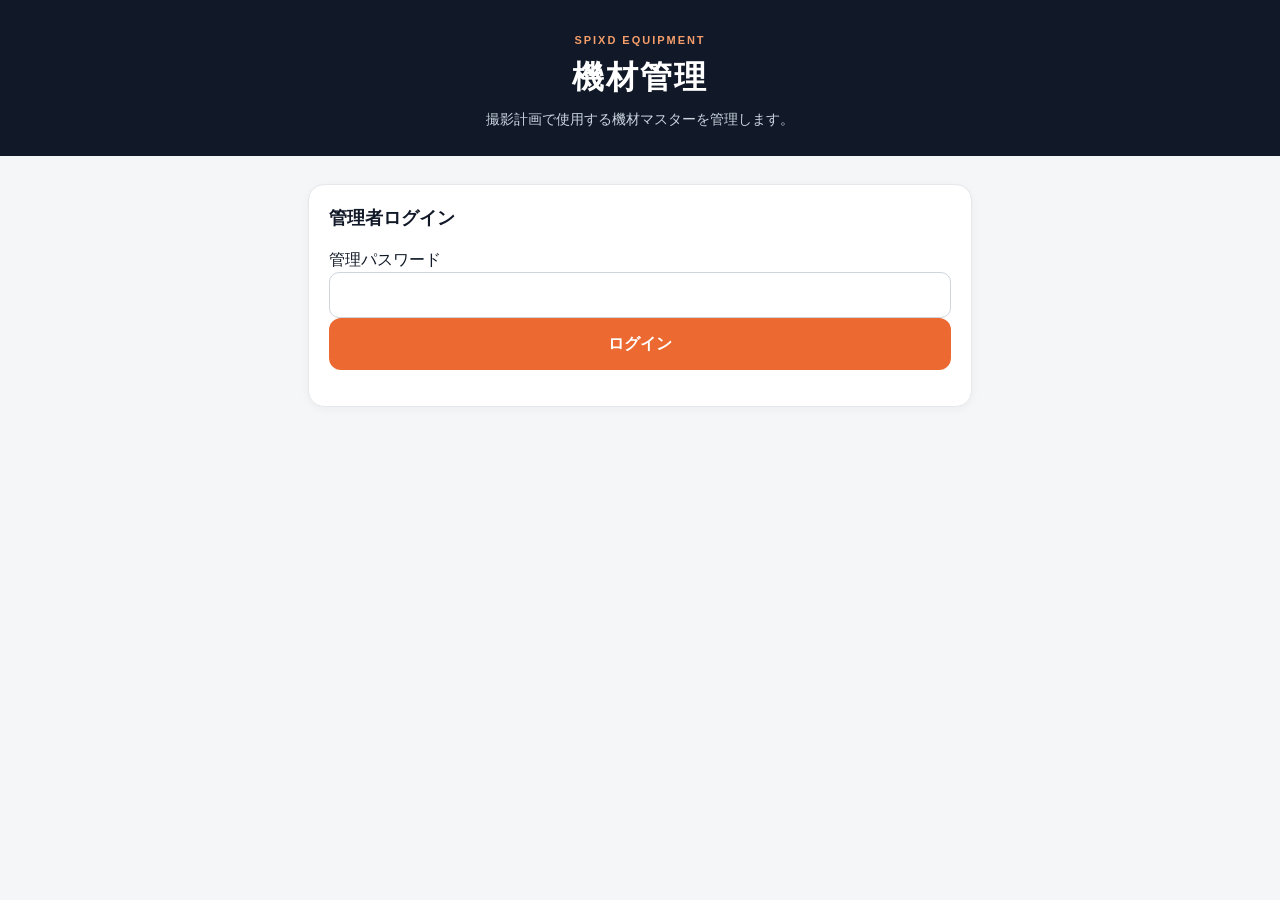
==== admin.html @ 34e26cf9 "Add equipment management page" ====
<!doctype html>
<html lang="ja">
<head>
  <meta charset="utf-8">
  <meta name="viewport" content="width=device-width,initial-scale=1,viewport-fit=cover">
  <meta name="theme-color" content="#111827">
  <title>SPIXD 機材管理</title>
  <link rel="stylesheet" href="css/style.css?v=20260927-4">
  <link rel="stylesheet" href="css/admin.css?v=20260927-1">
</head>
<body>
  <header class="app-header plan-header">
    <p class="eyebrow">SPIXD EQUIPMENT</p>
    <h1>機材管理</h1>
    <p>撮影計画で使用する機材マスターを管理します。</p>
  </header>
  <main class="admin-main">
    <section id="loginPanel" class="card admin-login">
      <h2>管理者ログイン</h2>
      <label>管理パスワード<input id="adminPassword" type="password" autocomplete="current-password"></label>
      <button id="loginButton" class="primary-button" type="button">ログイン</button>
      <p id="loginMessage" class="admin-message" aria-live="polite"></p>
    </section>

    <div id="adminPanel" hidden>
      <div class="admin-toolbar">
        <div><strong>機材マスター</strong><span id="itemCount"></span></div>
        <button id="logoutButton" class="secondary-button" type="button">ログアウト</button>
      </div>

      <section class="card admin-form">
        <h2>機材を追加</h2>
        <div class="admin-grid">
          <label>カテゴリー<select id="newCategory"></select></label>
          <label>機材名<input id="newName" type="text" placeholder="例：カメラ"></label>
          <label class="wide">確認メモ<input id="newNote" type="text" placeholder="例：本体・バッテリーを確認"></label>
          <label>標準数量<input id="newQty" type="number" min="1" max="99" value="1"></label>
          <label>表示順<input id="newOrder" type="number" value="210"></label>
          <label>アイコンID<input id="newIcon" type="text" value="plus"></label>
          <label class="check-label"><input id="newSelected" type="checkbox"> 初期選択する</label>
        </div>
        <button id="addEquipment" class="primary-button" type="button">機材を追加</button>
        <p id="formMessage" class="admin-message" aria-live="polite"></p>
      </section>

      <section class="card admin-form">
        <details>
          <summary>カテゴリーを追加</summary>
          <div class="admin-grid category-grid">
            <label>カテゴリーID<input id="categoryId" type="text" placeholder="例：lighting"></label>
            <label>表示名<input id="categoryName" type="text" placeholder="例：照明機材"></label>
            <label class="wide">説明<input id="categoryDescription" type="text"></label>
            <label>表示順<input id="categoryOrder" type="number" value="70"></label>
          </div>
          <button id="addCategory" class="secondary-button" type="button">カテゴリーを追加</button>
        </details>
      </section>

      <section>
        <div class="section-heading admin-heading"><div><p class="step">LIST</p><h2>登録機材</h2></div><p>変更後は機材ごとに保存します</p></div>
        <div id="equipmentAdminList" class="admin-list"></div>
      </section>
    </div>
  </main>
  <script src="js/admin.js?v=20260927-1"></script>
</body>
</html>
---- css/style.css ----
:root{color-scheme:light;--ink:#111827;--muted:#667085;--line:#e5e7eb;--bg:#f5f6f8;--card:#fff;--accent:#ec6a32;--green:#16835e;--blue:#2563eb;--gray:#6b7280}
*{box-sizing:border-box}body{margin:0;background:var(--bg);color:var(--ink);font-family:-apple-system,BlinkMacSystemFont,"Segoe UI","Noto Sans JP",sans-serif;line-height:1.5}
button,input{font:inherit}.app-header{padding:32px 20px 26px;background:var(--ink);color:#fff}.app-header h1{margin:0;font-size:32px;letter-spacing:.06em}.app-header>p:last-child{max-width:560px;margin:8px 0 0;color:#cbd5e1;font-size:14px}.eyebrow{margin:0 0 4px;font-size:11px;font-weight:800;letter-spacing:.18em;color:#f59e6b}
main{width:min(720px,100%);margin:auto;padding:20px}.card,.equipment-item{background:var(--card);border:1px solid var(--line);border-radius:16px;box-shadow:0 2px 10px rgba(17,24,39,.04)}
.card{padding:20px}.card h2{margin:0 0 16px;font-size:18px}.job-card{display:grid;gap:14px}.job-card label{display:grid;gap:6px;font-size:13px;font-weight:700}
input{width:100%;min-height:46px;border:1px solid #d0d5dd;border-radius:10px;padding:10px 12px;background:#fff;font-size:16px}
.section-heading{display:flex;justify-content:space-between;align-items:end;margin:32px 2px 12px}.section-heading div{display:flex;align-items:baseline;gap:10px}.section-heading h2{margin:0;font-size:21px}.section-heading>p{margin:0;color:var(--muted);font-size:12px;text-align:right}.step{margin:0;color:var(--accent);font-weight:800;font-size:12px}
.equipment-list{display:grid;gap:10px}.equipment-item{padding:15px;transition:border-color .18s,box-shadow .18s}.equipment-item:has(input:checked){border-color:#cbd5e1;box-shadow:0 4px 14px rgba(17,24,39,.07)}.item-top{display:flex;align-items:center;gap:12px;margin-bottom:12px}.item-icon{display:grid;place-items:center;flex:0 0 54px;height:54px;border-radius:14px;background:#fff5ef;color:#b84315;border:1px solid #f8d8c9}.item-icon svg{width:40px;height:40px;overflow:visible}.item-copy{min-width:0}.item-copy h3{margin:0;font-size:16px}.item-copy p{margin:2px 0 0;color:var(--muted);font-size:12px}
.choices{display:grid;grid-template-columns:repeat(3,1fr);gap:6px}.choice{position:relative}.choice input{position:absolute;opacity:0;pointer-events:none}.choice span{display:grid;place-items:center;min-height:42px;border:1px solid #d0d5dd;border-radius:9px;font-size:12px;font-weight:700;color:#475467;text-align:center;padding:5px}.choice input:checked+span{border-color:var(--ink);background:var(--ink);color:#fff}.choice.bring input:checked+span{border-color:var(--green);background:var(--green)}.choice.client input:checked+span{border-color:var(--blue);background:var(--blue)}.choice.skip input:checked+span{border-color:var(--gray);background:var(--gray)}
.add-card{margin-top:24px}.add-row{display:flex;gap:8px}.add-row button{border:0;border-radius:10px;padding:0 18px;background:var(--ink);color:#fff;font-weight:800}
.remove-button{margin-left:auto;border:0;background:transparent;color:#b42318;font-size:12px}
.progress-panel{position:sticky;bottom:0;margin:28px -20px -20px;padding:15px 20px calc(15px + env(safe-area-inset-bottom));background:rgba(255,255,255,.96);border-top:1px solid var(--line);box-shadow:0 -8px 25px rgba(17,24,39,.08);backdrop-filter:blur(8px)}.progress-panel>div:first-child{display:flex;justify-content:space-between;align-items:baseline}.progress-panel strong{font-size:18px}.progress-panel span{color:var(--muted);font-size:12px}progress{width:100%;height:7px;accent-color:var(--green)}#validationMessage{min-height:20px;margin:4px 0;color:#b42318;font-size:12px}
.primary-button,.secondary-button{width:100%;min-height:52px;border-radius:12px;font-weight:800}.primary-button{border:0;background:var(--accent);color:#fff}.secondary-button{margin-top:14px;border:1px solid #d0d5dd;background:#fff;color:var(--ink)}
.result-view{padding-top:30px;padding-bottom:50px}.completion{text-align:center;padding:15px 0 24px}.completion h1{margin:2px 0 6px;font-size:28px}.completion>p:last-child{color:var(--muted);font-size:13px}.checkmark{display:grid;place-items:center;width:58px;height:58px;margin:0 auto 14px;border-radius:50%;background:var(--green);color:#fff;font-size:30px;font-weight:900}
.summary-card dl{margin:0}.summary-card dl div{display:grid;grid-template-columns:90px 1fr;padding:8px 0;border-bottom:1px solid var(--line)}dt{color:var(--muted);font-size:13px}dd{margin:0;font-weight:700}.counts{display:grid;grid-template-columns:repeat(3,1fr);gap:8px;margin-top:18px}.counts div{text-align:center;padding:12px 4px;border-radius:12px;background:#f2f4f7}.counts strong{display:block;font-size:25px}.counts span{font-size:11px;color:var(--muted)}
.result-section{margin-top:18px}.result-section h2{font-size:15px;margin:0 0 8px}.result-row{display:flex;justify-content:space-between;gap:12px;padding:10px 2px;border-bottom:1px solid var(--line);font-size:13px}.status{font-weight:800;white-space:nowrap}.status-bring{color:var(--green)}.status-client{color:var(--blue)}.status-skip{color:var(--gray)}.screenshot-note{text-align:center;color:var(--muted);font-size:12px;margin:25px 0 0}
@media(min-width:640px){.app-header{text-align:center}.app-header>p:last-child{margin:8px auto 0}main{padding:28px}.job-card{grid-template-columns:2fr 1fr 1fr}.job-card h2{grid-column:1/-1}.progress-panel{margin-left:0;margin-right:0;border:1px solid var(--line);border-radius:16px;bottom:14px}.equipment-list{grid-template-columns:repeat(2,1fr)}}
@media print{.secondary-button,.screenshot-note{display:none}.result-view{padding:0}.card{box-shadow:none}}
.qty-badge{display:inline-flex;align-items:center;justify-content:center;min-width:28px;height:22px;margin-left:4px;padding:0 7px;border-radius:999px;background:#111827;color:#fff;font-size:11px;vertical-align:2px}
.result-card{overflow:hidden;background:#fff;border:1px solid #d0d5dd;border-radius:18px;box-shadow:0 12px 30px rgba(17,24,39,.10);padding:20px}
.document-label{margin:-20px -20px 0;padding:12px 18px;background:#111827;color:#fff;font-size:10px;font-weight:800;letter-spacing:.09em}
.result-card .completion{padding-top:26px}.result-card .summary-card{box-shadow:none;border-radius:13px;background:#f8fafc}
.result-card .result-section{break-inside:avoid}.result-qty{display:inline-block;color:#344054;font-size:11px}
.card-footer{margin:24px -20px -20px;padding:12px 18px;border-top:1px solid #e5e7eb;color:#98a2b3;font-size:9px;text-align:right;letter-spacing:.04em}
@media(max-width:420px){.result-card{padding:14px;border-radius:12px}.document-label{margin:-14px -14px 0}.card-footer{margin:20px -14px -14px}.result-row{font-size:12px}.result-section h2{padding-top:2px}.summary-card{padding:14px}}
@media print{body{background:#fff}.result-card{border:0;box-shadow:none}.document-label{print-color-adjust:exact;-webkit-print-color-adjust:exact}}

.header-link{display:inline-flex;margin-top:14px;padding:8px 12px;border:1px solid #475467;border-radius:9px;color:#fff;text-decoration:none;font-size:12px;font-weight:800}
.plan-job-card{grid-template-columns:2fr 1fr}.plan-list{display:grid;gap:10px}.plan-item{display:grid;grid-template-columns:1fr auto;align-items:center;gap:12px;padding:13px;background:#fff;border:1px solid var(--line);border-radius:15px}.plan-select{display:flex;align-items:center;gap:10px;min-width:0;cursor:pointer}.plan-select>input{position:absolute;opacity:0;pointer-events:none}.plan-check{display:grid;place-items:center;flex:0 0 25px;height:25px;border:2px solid #d0d5dd;border-radius:7px;color:transparent;font-weight:900}.plan-select>input:checked+.plan-check{border-color:var(--green);background:var(--green);color:#fff}.plan-copy{display:grid;min-width:0}.plan-copy strong{font-size:14px}.plan-copy small{color:var(--muted);font-size:11px}.plan-select .item-icon{flex-basis:46px;height:46px}.plan-select .item-icon svg{width:34px;height:34px}
.quantity-control{display:grid;grid-template-columns:auto 40px 52px 40px;align-items:center;gap:4px}.quantity-control>span{font-size:11px;color:var(--muted)}.quantity-control button{height:38px;border:1px solid #d0d5dd;background:#f8fafc;border-radius:8px;font-weight:800}.quantity-control input{min-height:38px;height:38px;padding:4px;text-align:center}
.qty-input{max-width:70px}.custom-plan-list{display:grid;gap:6px;margin-top:12px}.custom-plan-row{display:grid;grid-template-columns:1fr auto auto;align-items:center;gap:10px;padding:9px 0;border-top:1px solid var(--line);font-size:13px}.custom-plan-row button{border:0;background:transparent;color:#b42318}
.plan-actions p{min-height:18px;margin:0 0 6px;color:#b42318;font-size:12px}.generated-plan{margin:24px 0;padding:24px;background:#fff;border:1px solid var(--line);border-radius:16px;text-align:center}.generated-plan h2{margin:8px 0}.generated-plan p{color:var(--muted);font-size:13px}.primary-link{display:grid;place-items:center;min-height:52px;margin-top:20px;border-radius:12px;background:var(--accent);color:#fff;text-decoration:none;font-weight:800}.plan-notice{display:flex;justify-content:space-between;gap:10px;margin-bottom:14px;padding:12px 14px;border-radius:12px;background:#ecfdf3;border:1px solid #abefc6;color:#067647;font-size:12px}.plan-notice span{text-align:right}
@media(min-width:640px){.plan-list{grid-template-columns:1fr}.plan-header{text-align:center}.plan-header .header-link{display:none}}
@media(max-width:600px){.plan-job-card{grid-template-columns:1fr}.plan-item{grid-template-columns:1fr}.quantity-control{grid-template-columns:1fr 42px 58px 42px}.quantity-control>span{text-align:right}.plan-select .item-icon{display:none}.add-row{flex-wrap:wrap}.add-row #planCustomName{flex:1 1 180px}}
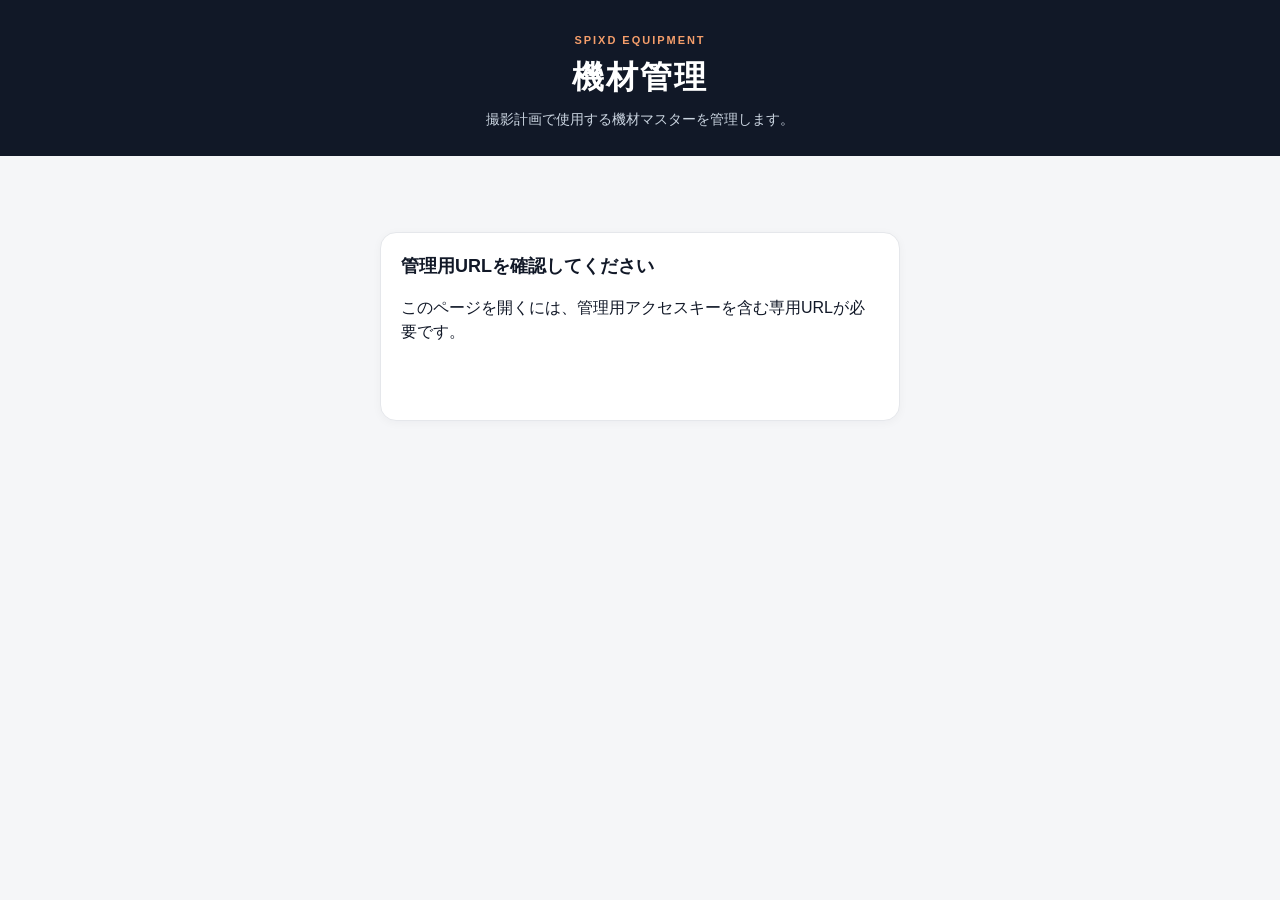
==== commit ac0a6aea: "Switch admin page to unique URL access" ====
--- a/admin.html
+++ b/admin.html
@@ -16,9 +16,8 @@
   </header>
   <main class="admin-main">
     <section id="loginPanel" class="card admin-login">
-      <h2>管理者ログイン</h2>
-      <label>管理パスワード<input id="adminPassword" type="password" autocomplete="current-password"></label>
-      <button id="loginButton" class="primary-button" type="button">ログイン</button>
+      <h2>管理用URLを確認してください</h2>
+      <p>このページを開くには、管理用アクセスキーを含む専用URLが必要です。</p>
       <p id="loginMessage" class="admin-message" aria-live="polite"></p>
     </section>
 
@@ -62,6 +61,6 @@
       </section>
     </div>
   </main>
-  <script src="js/admin.js?v=20260927-1"></script>
+  <script src="js/admin.js?v=20260927-2"></script>
 </body>
 </html>
--- a/css/admin.css
+++ b/css/admin.css
@@ -0,0 +1 @@
+.admin-main{max-width:1120px}.admin-login{max-width:520px;margin:48px auto}.admin-login .primary-button{margin-top:20px}.admin-message{min-height:1.5em;color:#c2412d;margin-top:12px}.admin-toolbar{display:flex;justify-content:space-between;align-items:center;margin:32px 0 20px}.admin-toolbar strong{font-size:1.4rem}.admin-toolbar span{margin-left:12px;color:#64748b}.admin-form{margin-bottom:24px}.admin-grid{display:grid;grid-template-columns:repeat(3,minmax(0,1fr));gap:16px;margin:18px 0}.admin-grid .wide{grid-column:span 2}.admin-grid label{display:flex;flex-direction:column;gap:7px;font-weight:700;color:#334155}.admin-grid input,.admin-grid select{width:100%;min-height:46px;border:1px solid #cbd5e1;border-radius:10px;padding:9px 12px;background:#fff;font:inherit}.admin-grid .check-label{flex-direction:row;align-items:center;align-self:end;min-height:46px}.admin-grid .check-label input{width:20px;min-height:20px}.admin-list{display:grid;gap:16px;padding-bottom:60px}.admin-item{background:#fff;border:1px solid #e2e8f0;border-radius:18px;padding:20px;box-shadow:0 8px 24px rgba(15,23,42,.04)}.admin-item-head{display:flex;align-items:center;justify-content:space-between;gap:16px}.admin-item-head strong{font-size:1.15rem}.admin-item-head code{color:#64748b;font-size:.78rem}.admin-save-row{display:flex;justify-content:flex-end;align-items:center;gap:16px}.admin-save-row span{color:#047857}.admin-save-row .secondary-button{width:auto;margin:0}.admin-heading{margin-top:42px}details summary{cursor:pointer;font-weight:800;font-size:1.1rem}@media(max-width:720px){.admin-main{padding:0 14px}.admin-grid{grid-template-columns:1fr}.admin-grid .wide{grid-column:auto}.admin-item{padding:16px}.admin-item-head{align-items:flex-start;flex-direction:column;gap:4px}.admin-save-row{align-items:stretch;flex-direction:column}.admin-save-row .secondary-button{width:100%}}
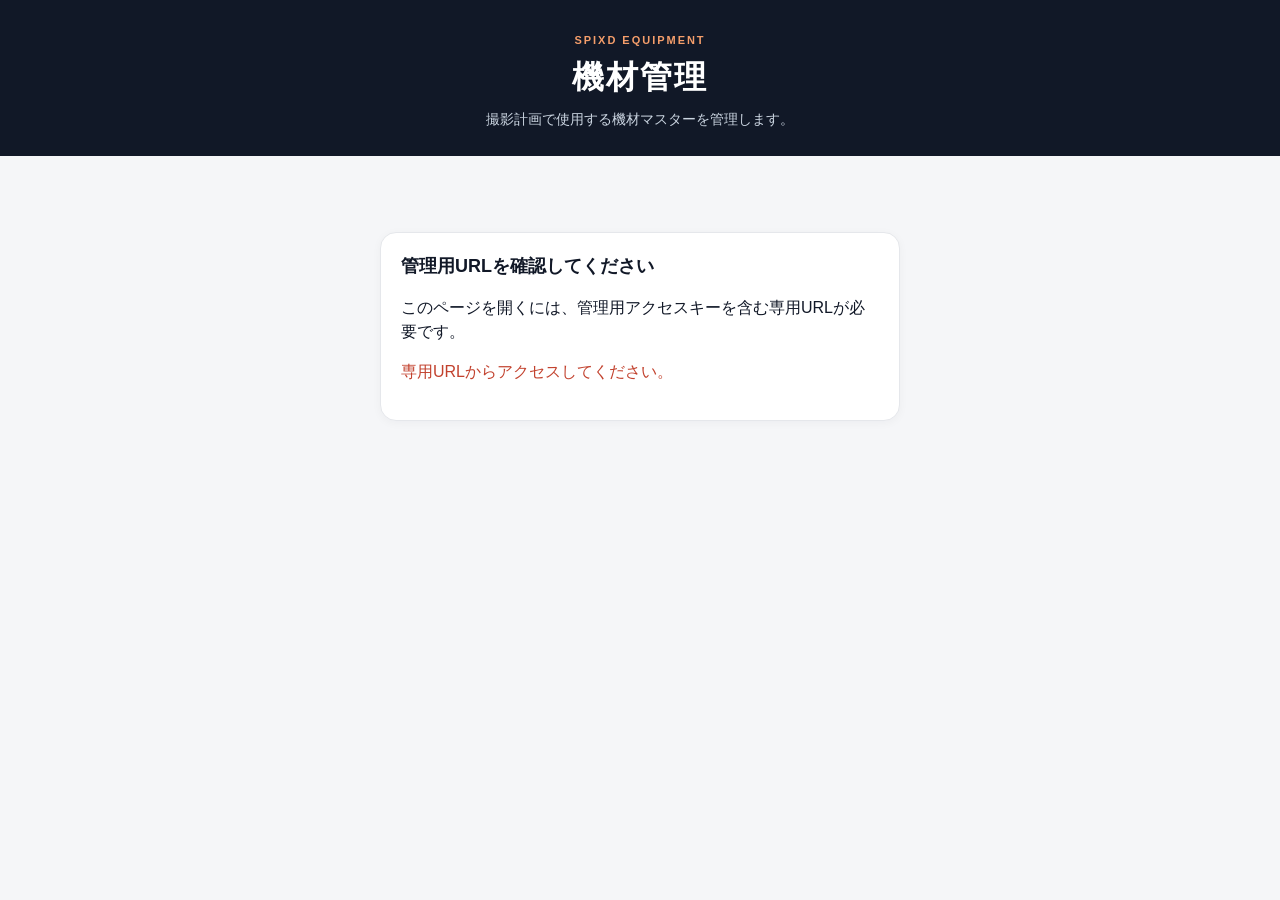
==== commit 12040580: "Add visual icon picker and equipment icons" ====
--- a/admin.html
+++ b/admin.html
@@ -6,7 +6,7 @@
   <meta name="theme-color" content="#111827">
   <title>SPIXD 機材管理</title>
   <link rel="stylesheet" href="css/style.css?v=20260927-4">
-  <link rel="stylesheet" href="css/admin.css?v=20260927-1">
+  <link rel="stylesheet" href="css/admin.css?v=20260928-1">
 </head>
 <body>
   <header class="app-header plan-header">
@@ -35,8 +35,8 @@
           <label class="wide">確認メモ<input id="newNote" type="text" placeholder="例：本体・バッテリーを確認"></label>
           <label>標準数量<input id="newQty" type="number" min="1" max="99" value="1"></label>
           <label>表示順<input id="newOrder" type="number" value="210"></label>
-          <label>アイコンID<input id="newIcon" type="text" value="plus"></label>
           <label class="check-label"><input id="newSelected" type="checkbox"> 初期選択する</label>
+          <div class="wide icon-field"><span class="field-label">アイコン</span><div id="newIconPicker"></div><input id="newIcon" type="hidden" value="plus"></div>
         </div>
         <button id="addEquipment" class="primary-button" type="button">機材を追加</button>
         <p id="formMessage" class="admin-message" aria-live="polite"></p>
@@ -61,6 +61,6 @@
       </section>
     </div>
   </main>
-  <script src="js/admin.js?v=20260927-2"></script>
+  <script src="js/admin.js?v=20260928-1"></script>
 </body>
 </html>
